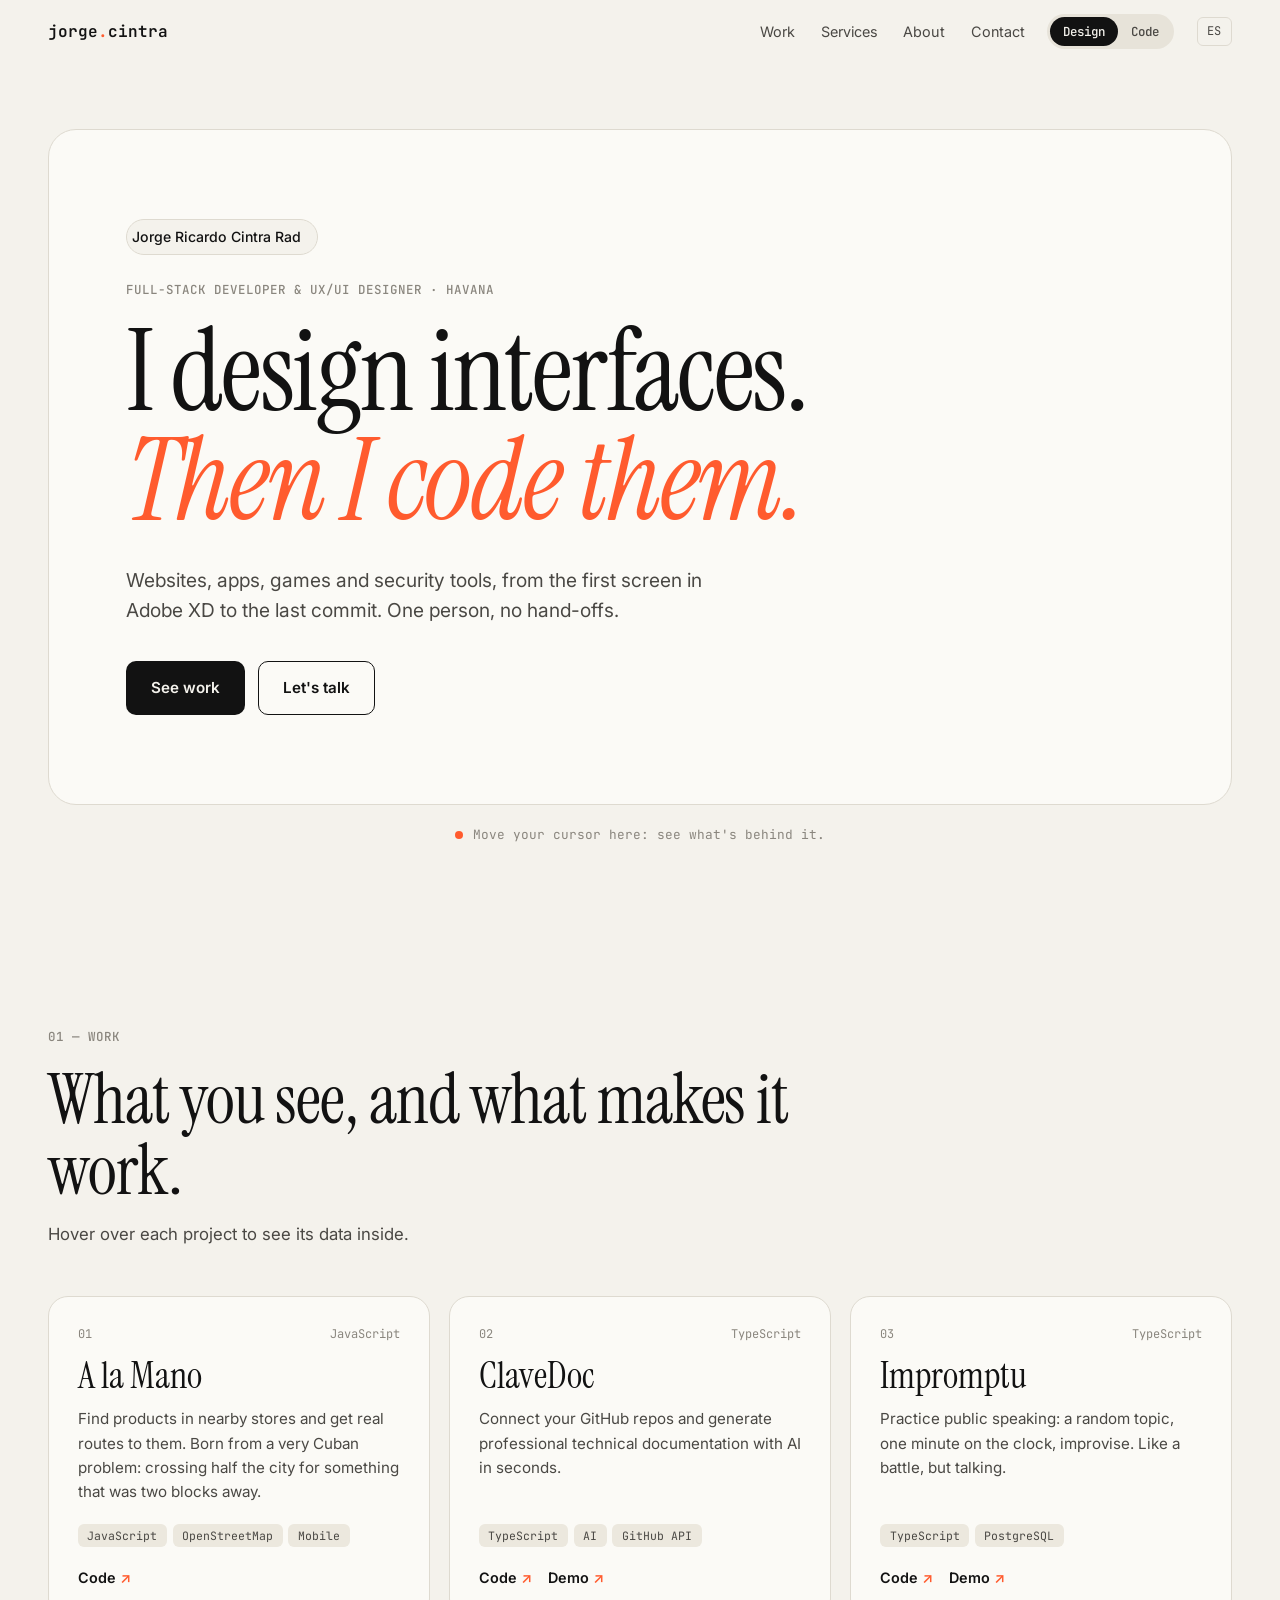
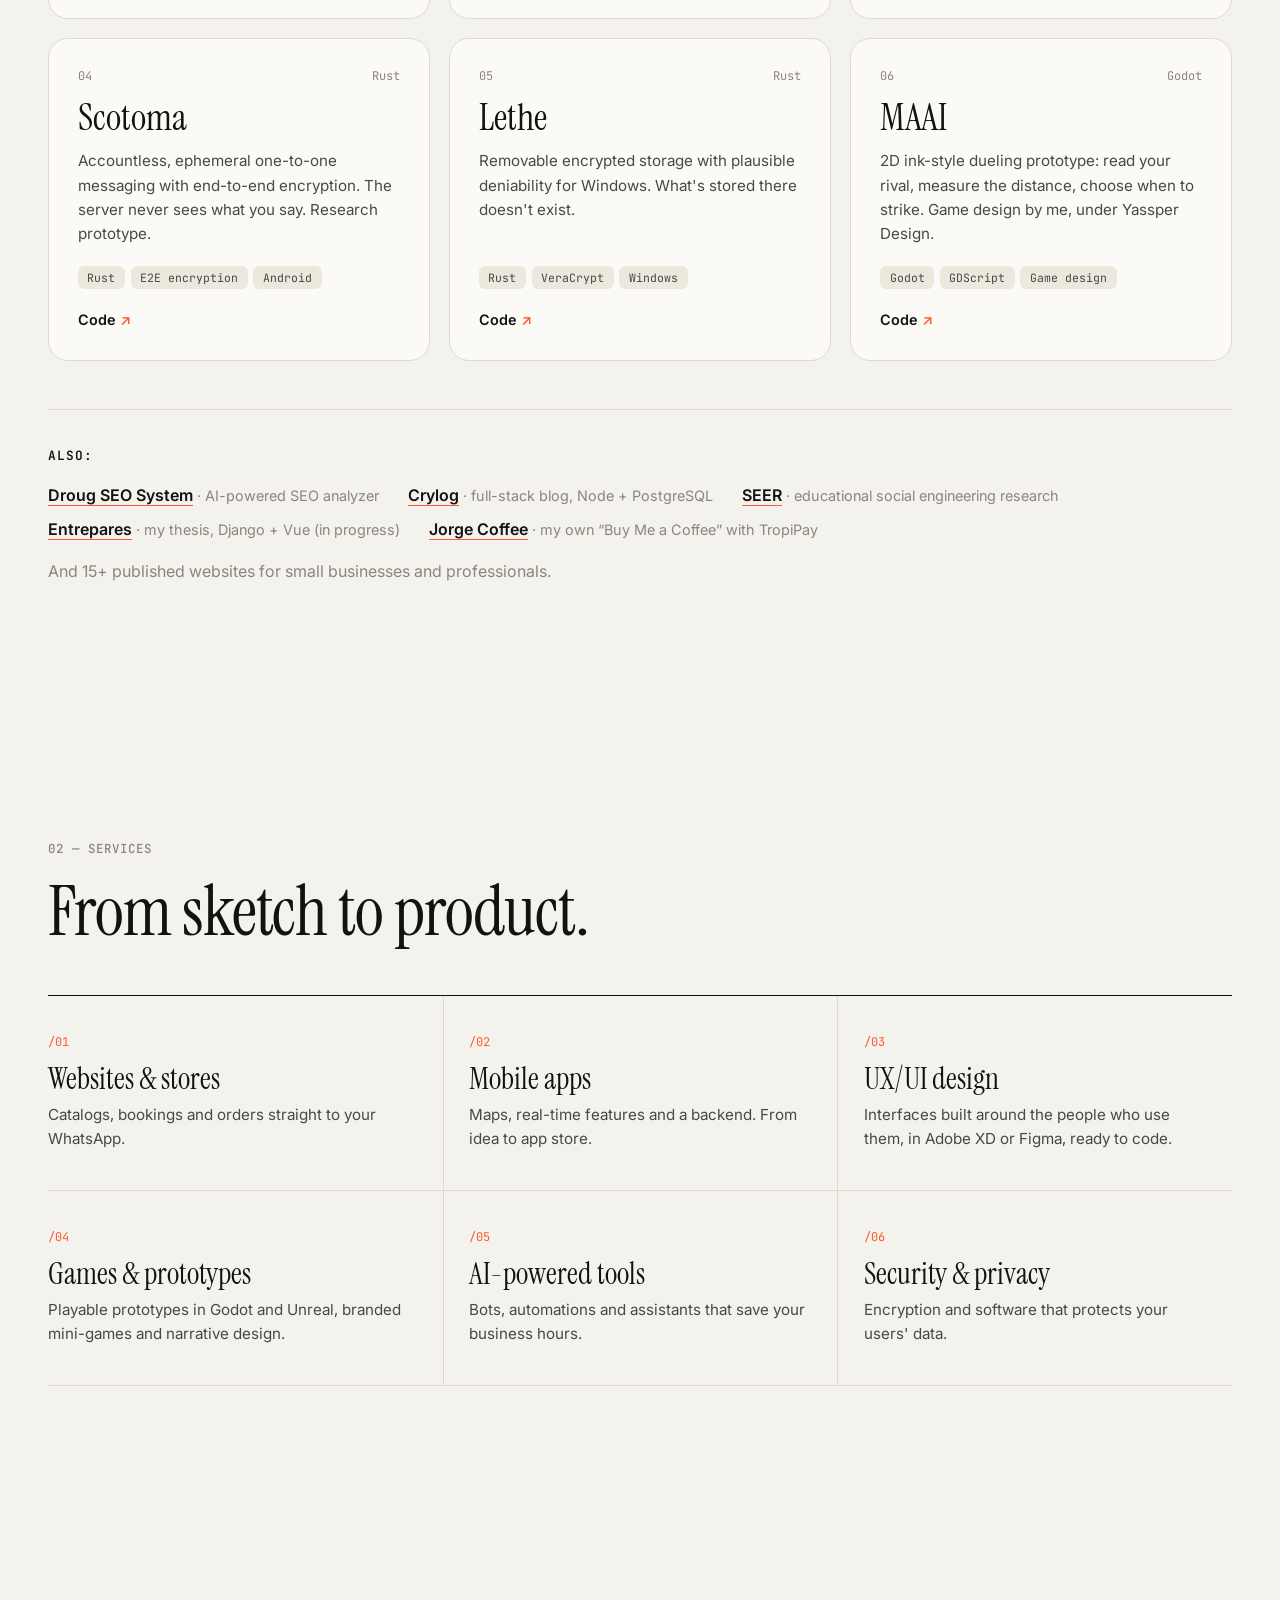
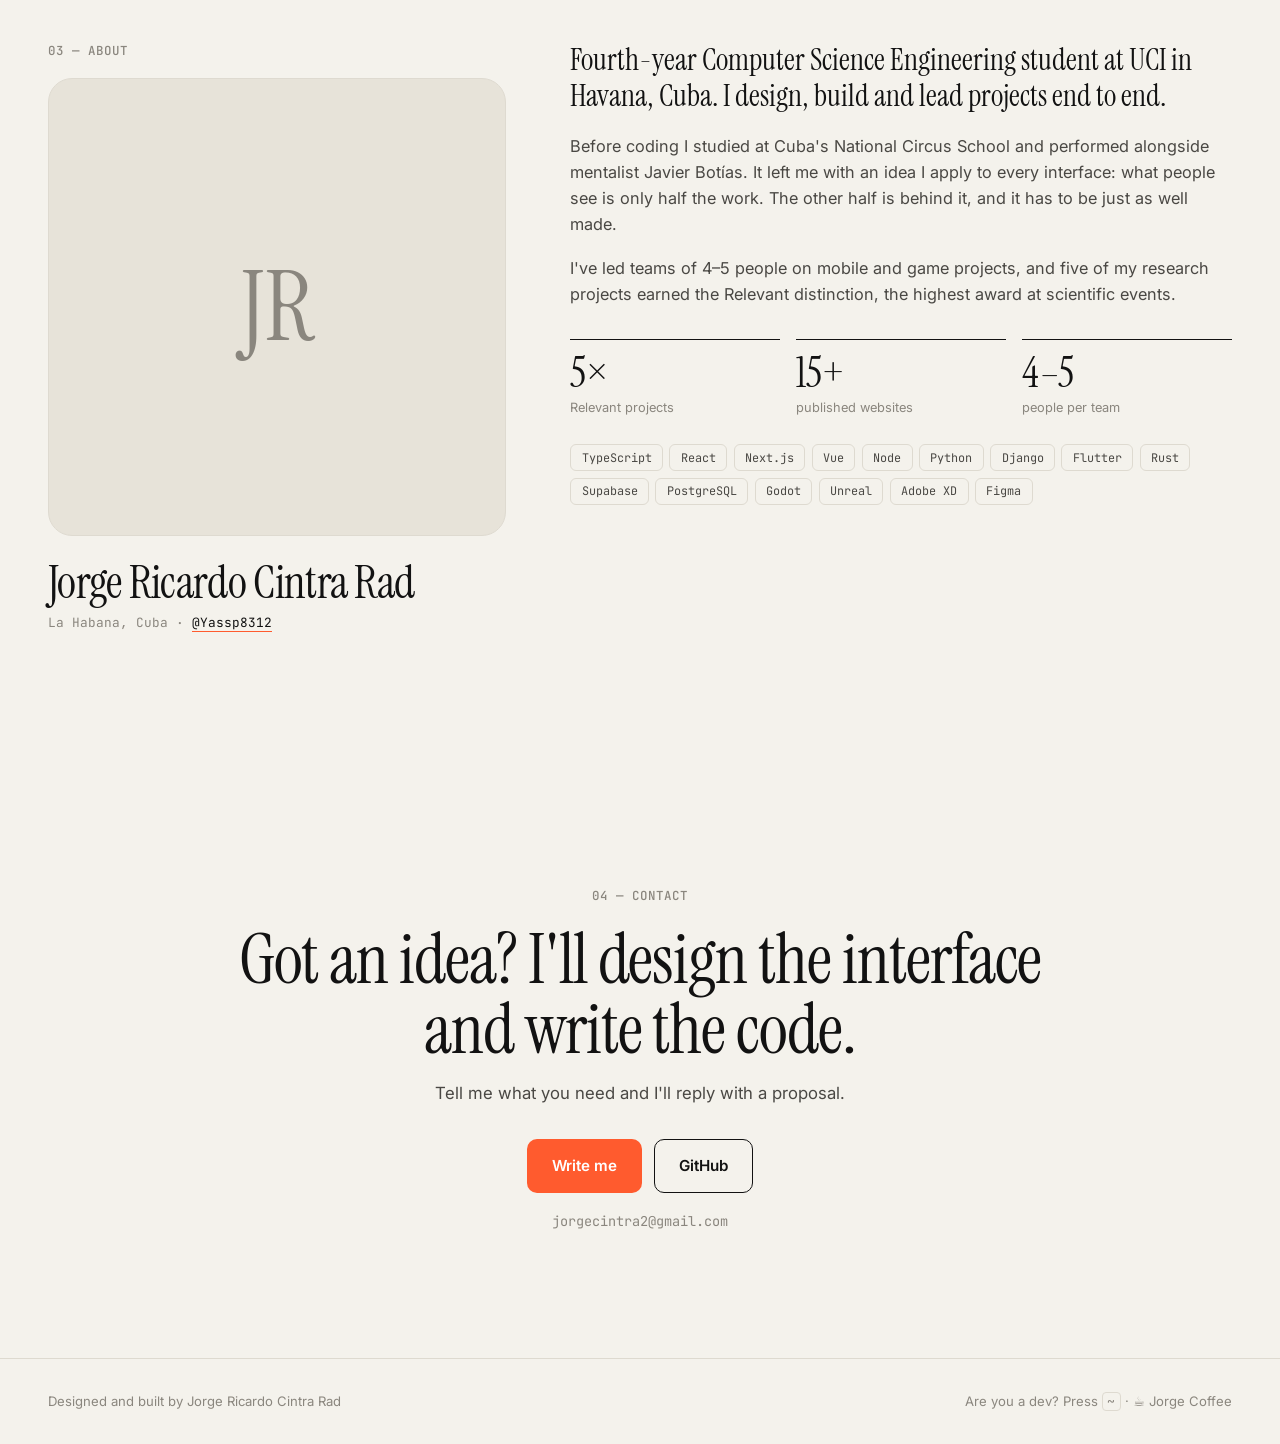
==== index.html @ 8138d43f "Add files via upload" ====
<!DOCTYPE html>
<html lang="es">
<head>
  <meta charset="UTF-8">
  <meta name="viewport" content="width=device-width, initial-scale=1">
  <title>Jorge Ricardo Cintra Rad · Diseño y código</title>
  <meta name="description" content="Desarrollador full-stack y diseñador UX/UI en La Habana. Webs, apps, juegos y herramientas de seguridad.">
  <meta property="og:title" content="Jorge Ricardo Cintra Rad · Diseño y código">
  <meta property="og:description" content="Diseño interfaces. Después las programo.">
  <meta name="theme-color" content="#f4f2ec">
  <link rel="icon" href="data:image/svg+xml,<svg xmlns='http://www.w3.org/2000/svg' viewBox='0 0 100 100'><rect width='100' height='100' rx='22' fill='%23111'/><text x='50' y='64' font-size='40' text-anchor='middle' fill='%23ff5b2e' font-family='monospace'>&lt;/&gt;</text></svg>">
  <link rel="preconnect" href="https://fonts.googleapis.com">
  <link rel="preconnect" href="https://fonts.gstatic.com" crossorigin>
  <link href="https://fonts.googleapis.com/css2?family=Instrument+Serif:ital@0;1&family=Inter:wght@400;500;600;700&family=JetBrains+Mono:wght@400;600&display=swap" rel="stylesheet">
  <link rel="stylesheet" href="css/styles.css">
</head>
<body>

  <header class="nav">
    <a href="#top" class="brand">jorge<span>.</span>cintra</a>
    <nav class="nav-links" id="navLinks">
      <a href="#proyectos" data-i18n="nav.work">Proyectos</a>
      <a href="#servicios" data-i18n="nav.services">Servicios</a>
      <a href="#sobre-mi" data-i18n="nav.about">Sobre mí</a>
      <a href="#contacto" data-i18n="nav.contact">Contacto</a>
    </nav>
    <div class="mode" role="group" aria-label="Modo">
      <button class="mode-btn on" data-mode="design" data-i18n="mode.design">Diseño</button>
      <button class="mode-btn" data-mode="code" data-i18n="mode.code">Código</button>
    </div>
    <button class="lang" id="langBtn" aria-label="Cambiar idioma">EN</button>
    <button class="menu-btn" id="menuBtn" aria-label="Abrir menú"><span></span><span></span></button>
  </header>

  <main id="top">

    <!-- Hero con lupa -->
    <section class="hero">
      <div class="xray xray-hero" id="heroXray">
        <div class="layer design" id="heroDesign">
          <div class="who"><img src="https://github.com/Yassp8312.png?size=120" alt="" width="40" height="40" onerror="this.remove()"><span>Jorge Ricardo Cintra Rad</span></div>
          <p class="kicker" data-i18n="hero.kicker"></p>
          <h1 class="hero-title" data-i18n="hero.title"></h1>
          <p class="hero-sub" data-i18n="hero.sub"></p>
          <div class="ctas">
            <a href="#proyectos" class="btn dark" data-i18n="hero.cta1">Ver proyectos</a>
            <a href="#contacto" class="btn line" data-i18n="hero.cta2">Hablemos</a>
          </div>
        </div>
        <pre class="layer code" aria-hidden="true"><code id="heroCode"></code></pre>
        <div class="lens-ring" aria-hidden="true"></div>
      </div>
      <p class="hint" id="heroHint"><span class="dot"></span><span id="hintText"></span></p>
    </section>

    <!-- Proyectos -->
    <section id="proyectos" class="section">
      <div class="head reveal">
        <p class="kicker" data-i18n="work.kicker"></p>
        <h2 data-i18n="work.title"></h2>
        <p class="sub" data-i18n="work.sub"></p>
      </div>
      <div class="grid" id="grid"></div>
      <div class="also reveal">
        <span class="also-label" data-i18n="work.also"></span>
        <ul id="alsoList"></ul>
        <p class="muted" data-i18n="work.sites"></p>
      </div>
    </section>

    <!-- Servicios -->
    <section id="servicios" class="section">
      <div class="head reveal">
        <p class="kicker" data-i18n="svc.kicker"></p>
        <h2 data-i18n="svc.title"></h2>
      </div>
      <ol class="services">
        <li class="reveal"><span class="n">/01</span><h3 data-i18n="svc.1t"></h3><p data-i18n="svc.1p"></p></li>
        <li class="reveal"><span class="n">/02</span><h3 data-i18n="svc.2t"></h3><p data-i18n="svc.2p"></p></li>
        <li class="reveal"><span class="n">/03</span><h3 data-i18n="svc.3t"></h3><p data-i18n="svc.3p"></p></li>
        <li class="reveal"><span class="n">/04</span><h3 data-i18n="svc.4t"></h3><p data-i18n="svc.4p"></p></li>
        <li class="reveal"><span class="n">/05</span><h3 data-i18n="svc.5t"></h3><p data-i18n="svc.5p"></p></li>
        <li class="reveal"><span class="n">/06</span><h3 data-i18n="svc.6t"></h3><p data-i18n="svc.6p"></p></li>
      </ol>
    </section>

    <!-- Sobre mí -->
    <section id="sobre-mi" class="section">
      <div class="about">
        <div class="about-side reveal">
          <p class="kicker" data-i18n="about.kicker"></p>
          <div class="photo xray" id="photoXray">
            <img class="layer design" src="https://github.com/Yassp8312.png?size=600" alt="Jorge Ricardo Cintra Rad" width="600" height="600" loading="lazy" onerror="this.parentNode.classList.add('no-img')">
            <pre class="layer code" aria-hidden="true"><code id="photoCode"></code></pre>
            <span class="photo-fallback" aria-hidden="true">JR</span>
          </div>
          <h2 class="about-name" data-i18n="about.title"></h2>
          <p class="about-loc">La Habana, Cuba · <a href="https://github.com/Yassp8312" target="_blank" rel="noopener">@Yassp8312</a></p>
        </div>
        <div class="about-body reveal">
          <p class="lead" data-i18n="about.p1"></p>
          <p data-i18n="about.p2"></p>
          <p data-i18n="about.p3"></p>
          <div class="stats">
            <div><b>5×</b><span data-i18n="about.k1"></span></div>
            <div><b>15+</b><span data-i18n="about.k2"></span></div>
            <div><b>4–5</b><span data-i18n="about.k3"></span></div>
          </div>
          <ul class="stack">
            <li>TypeScript</li><li>React</li><li>Next.js</li><li>Vue</li><li>Node</li><li>Python</li><li>Django</li><li>Flutter</li><li>Rust</li><li>Supabase</li><li>PostgreSQL</li><li>Godot</li><li>Unreal</li><li>Adobe XD</li><li>Figma</li>
          </ul>
        </div>
      </div>
    </section>

    <!-- Contacto -->
    <section id="contacto" class="section contact">
      <div class="reveal">
        <p class="kicker" data-i18n="contact.kicker"></p>
        <h2 class="contact-title" data-i18n="contact.title"></h2>
        <p class="sub" data-i18n="contact.p"></p>
        <div class="ctas">
          <a class="btn accent-btn" href="mailto:jorgecintra2@gmail.com" data-i18n="contact.mail">Escríbeme</a>
          <a class="btn line" href="https://github.com/Yassp8312" target="_blank" rel="noopener">GitHub</a>
        </div>
        <p class="mail">jorgecintra2@gmail.com</p>
      </div>
    </section>
  </main>

  <footer class="footer">
    <span data-i18n="footer.made"></span>
    <span class="footer-small"><button class="term-hint" id="termHint" data-i18n="footer.term"></button> · <a href="https://jorge-coffee.onrender.com/" target="_blank" rel="noopener">☕ Jorge Coffee</a></span>
  </footer>

  <!-- Terminal secreta -->
  <div class="term hidden" id="term" role="dialog" aria-label="Terminal">
    <div class="term-bar"><span></span><span></span><span></span><b>jorge@cintra:~</b><button id="termClose" aria-label="Cerrar">×</button></div>
    <div class="term-out" id="termOut"></div>
    <form class="term-in" id="termForm"><span>❯</span><input id="termInput" autocomplete="off" spellcheck="false" aria-label="Comando"></form>
  </div>

  <script src="js/data.js"></script>
  <script src="js/main.js"></script>
</body>
</html>
---- css/styles.css ----
@property --r { syntax: "<length>"; inherits: true; initial-value: 0px; }

:root {
  --bg: #f4f2ec;
  --paper: #fbfaf6;
  --ink: #121212;
  --ink2: #4a4844;
  --muted: #8a867e;
  --line: #dedad0;
  --accent: #ff5b2e;
  --code-bg: #111214;
  --code-ink: #d6d3cc;
  --c-tag: #ff8a5c;
  --c-attr: #9ecbff;
  --c-str: #a8e3a1;
  --c-key: #f2c46d;
  --c-com: #6c7079;
  --c-pun: #7d828b;
  --mono: "JetBrains Mono", ui-monospace, monospace;
  --serif: "Instrument Serif", Georgia, serif;
  --sans: "Inter", system-ui, sans-serif;
}

* { box-sizing: border-box; margin: 0; padding: 0; }
html { scroll-behavior: smooth; }
body { background: var(--bg); color: var(--ink); font-family: var(--sans); line-height: 1.6; overflow-x: hidden; -webkit-font-smoothing: antialiased; }
a { color: inherit; }
.hidden { display: none !important; }
.muted { color: var(--muted); }
.accent { color: var(--accent); font-style: italic; }

/* Nav */
.nav {
  position: fixed; inset: 0 0 auto 0; z-index: 50;
  display: flex; align-items: center; gap: 1.4rem;
  padding: .9rem clamp(1rem, 4vw, 3rem);
  transition: background .3s, border-color .3s; border-bottom: 1px solid transparent;
}
.nav.scrolled { background: rgba(244,242,236,.9); backdrop-filter: blur(10px); border-color: var(--line); }
.brand { font-family: var(--mono); font-weight: 600; font-size: 1rem; text-decoration: none; margin-right: auto; }
.brand span { color: var(--accent); }
.nav-links { display: flex; gap: 1.6rem; }
.nav-links a { text-decoration: none; font-size: .9rem; color: var(--ink2); }
.nav-links a:hover { color: var(--accent); }
.mode { display: flex; background: #e7e3d9; border-radius: 999px; padding: 3px; }
.mode-btn { border: 0; background: none; font: 500 .78rem var(--mono); padding: .35rem .8rem; border-radius: 999px; cursor: pointer; color: var(--ink2); }
.mode-btn.on { background: var(--ink); color: var(--bg); }
.lang { background: none; border: 1px solid var(--line); font: .75rem var(--mono); padding: .35rem .6rem; border-radius: 6px; cursor: pointer; color: var(--ink2); }
.menu-btn { display: none; background: none; border: 0; width: 26px; height: 20px; position: relative; cursor: pointer; }
.menu-btn span { position: absolute; left: 0; right: 0; height: 2px; background: var(--ink); transition: transform .3s; }
.menu-btn span:first-child { top: 4px; } .menu-btn span:last-child { bottom: 4px; }
.menu-open .menu-btn span:first-child { transform: translateY(5px) rotate(45deg); }
.menu-open .menu-btn span:last-child { transform: translateY(-5px) rotate(-45deg); }

/* Botones */
.ctas { display: flex; gap: .8rem; flex-wrap: wrap; }
.btn { display: inline-block; padding: .85rem 1.5rem; border-radius: 10px; text-decoration: none; font-weight: 600; font-size: .95rem; transition: transform .2s, background .2s, color .2s, border-color .2s; border: 1.5px solid transparent; }
.btn:hover { transform: translateY(-2px); }
.btn.dark { background: var(--ink); color: var(--bg); }
.btn.line { border-color: var(--ink); color: var(--ink); }
.btn.line:hover { border-color: var(--accent); color: var(--accent); }
.btn.accent-btn { background: var(--accent); color: #fff; }

/* Rayos X: capa de diseño + capa de código */
.xray { position: relative; overflow: hidden; --x: 50%; --y: 50%; transition: --r .45s cubic-bezier(.2,.8,.2,1); }
.xray > .layer.code {
  position: absolute; inset: 0; overflow: hidden; pointer-events: none;
  background: var(--code-bg); color: var(--code-ink);
  font: 12.5px/1.7 var(--mono); padding: 1.5rem 1.8rem; white-space: pre-wrap; word-break: break-word;
  clip-path: circle(var(--r) at var(--x) var(--y));
  border-radius: inherit;
}
.xray.lens-on { --r: 150px; }
body.code-mode .xray { --r: 160vmax !important; }
.lens-ring {
  position: absolute; left: var(--x); top: var(--y); width: calc(var(--r) * 2); height: calc(var(--r) * 2);
  translate: -50% -50%; border-radius: 50%; pointer-events: none;
  box-shadow: 0 0 0 1.5px var(--accent), 0 20px 60px rgba(0,0,0,.25);
}
body.code-mode .lens-ring { display: none; }
.tk-tag { color: var(--c-tag); } .tk-attr { color: var(--c-attr); } .tk-str { color: var(--c-str); }
.tk-key { color: var(--c-key); } .tk-com { color: var(--c-com); font-style: italic; } .tk-pun { color: var(--c-pun); }

/* Hero */
.hero { min-height: 100vh; padding: 7.5rem clamp(1rem, 4vw, 3rem) 3rem; display: flex; flex-direction: column; justify-content: center; max-width: 1280px; margin: 0 auto; }
.xray-hero { border-radius: 28px; background: var(--paper); border: 1px solid var(--line); cursor: none; }
.xray-hero > .layer.design { padding: clamp(2.5rem, 7vw, 6rem) clamp(1.5rem, 6vw, 5.5rem); }
.xray-hero > .layer.code { font-size: 13px; padding: clamp(2rem, 5vw, 3.5rem); }
.kicker { font: 500 .78rem var(--mono); letter-spacing: .08em; text-transform: uppercase; color: var(--muted); margin-bottom: 1.2rem; }
.hero-title { font-family: var(--serif); font-weight: 400; font-size: clamp(3rem, 9vw, 7.6rem); line-height: .95; letter-spacing: -.02em; margin-bottom: 1.8rem; }
.hero-sub { font-size: clamp(1rem, 1.6vw, 1.2rem); color: var(--ink2); max-width: 600px; margin-bottom: 2.2rem; }
.hint { display: flex; align-items: center; gap: .6rem; justify-content: center; margin-top: 1.3rem; font: .8rem var(--mono); color: var(--muted); }
.dot { width: 8px; height: 8px; border-radius: 50%; background: var(--accent); animation: blink 1.6s infinite; }
@keyframes blink { 50% { opacity: .2; } }

/* Secciones */
.section { padding: clamp(5rem, 10vw, 8rem) clamp(1rem, 4vw, 3rem); max-width: 1280px; margin: 0 auto; }
.head { max-width: 760px; margin-bottom: 3rem; }
h2 { font-family: var(--serif); font-weight: 400; font-size: clamp(2.4rem, 5.5vw, 4.4rem); line-height: 1; letter-spacing: -.015em; }
.sub { color: var(--ink2); margin-top: 1rem; font-size: 1.05rem; }
.reveal { opacity: 0; transform: translateY(20px); transition: opacity .7s, transform .7s; }
.reveal.in { opacity: 1; transform: none; }

/* Proyectos */
.grid { display: grid; grid-template-columns: repeat(auto-fill, minmax(330px, 1fr)); gap: 1.2rem; }
.card { border-radius: 20px; background: var(--paper); border: 1px solid var(--line); transition: border-color .3s; }
.card:hover { border-color: var(--ink); }
.card.lens-on { --r: 120px; }
.card > .layer.design { padding: 1.8rem; display: flex; flex-direction: column; height: 100%; min-height: 300px; }
.card .top { display: flex; justify-content: space-between; align-items: baseline; margin-bottom: 1rem; }
.card .idx { font: .75rem var(--mono); color: var(--muted); }
.card h3 { font-family: var(--serif); font-weight: 400; font-size: 2.3rem; line-height: 1; margin-bottom: .8rem; }
.card p { color: var(--ink2); font-size: .95rem; flex: 1; }
.chips { list-style: none; display: flex; flex-wrap: wrap; gap: .35rem; margin: 1.2rem 0; }
.chips li { font: .72rem var(--mono); padding: .25rem .6rem; border-radius: 6px; background: #ece8de; color: var(--ink2); }
.links { display: flex; gap: 1rem; }
.links a { font-weight: 600; font-size: .9rem; text-decoration: none; }
.links a::after { content: " ↗"; color: var(--accent); }
.links a:hover { color: var(--accent); }
.card > .layer.code { font-size: 12px; }

.also { margin-top: 3rem; padding-top: 2rem; border-top: 1px solid var(--line); }
.also-label { font: 600 .8rem var(--mono); text-transform: uppercase; letter-spacing: .08em; }
.also ul { list-style: none; display: flex; flex-wrap: wrap; gap: .5rem 1.8rem; margin: 1rem 0; }
.also a { font-weight: 600; text-decoration: none; border-bottom: 1.5px solid var(--accent); }
.also li span { color: var(--muted); font-size: .9rem; }

/* Servicios */
.services { list-style: none; display: grid; grid-template-columns: repeat(3, 1fr); border-top: 1px solid var(--ink); }
.services li { padding: 2rem 1.6rem 2.4rem 0; border-bottom: 1px solid var(--line); }
.services li:not(:nth-child(3n+1)) { padding-left: 1.6rem; border-left: 1px solid var(--line); }
.services .n { font: .75rem var(--mono); color: var(--accent); }
.services h3 { font-family: var(--serif); font-weight: 400; font-size: 1.9rem; margin: .6rem 0 .5rem; line-height: 1.05; }
.services p { color: var(--ink2); font-size: .95rem; }

/* Sobre mí */
.about { display: grid; grid-template-columns: minmax(260px, .9fr) 1.3fr; gap: clamp(2rem, 5vw, 5rem); align-items: start; }
.about-side { position: sticky; top: 6rem; }
.photo { aspect-ratio: 1; border-radius: 24px; background: #e7e3d9; border: 1px solid var(--line); margin-bottom: 1.4rem; }
.photo > img.layer.design { display: block; width: 100%; height: 100%; object-fit: cover; border-radius: inherit; filter: grayscale(.15) contrast(1.02); }
.photo.lens-on { --r: 110px; }
.photo > .layer.code { z-index: 1; }
.photo-fallback { display: none; position: absolute; inset: 0; z-index: 0; place-items: center; font: 400 6rem var(--serif); color: var(--muted); }
.photo.no-img > img { visibility: hidden; }
.photo.no-img .photo-fallback { display: grid; }
.about-name { font-size: clamp(2.2rem, 3.6vw, 3rem); }
.about-loc { margin-top: .6rem; font: .8rem var(--mono); color: var(--muted); }
.about-loc a { color: var(--ink); text-decoration: none; border-bottom: 1px solid var(--accent); }
.who { display: inline-flex; align-items: center; gap: .7rem; padding: .35rem 1rem .35rem .35rem; border: 1px solid var(--line); border-radius: 999px; background: var(--bg); margin-bottom: 1.6rem; font-size: .88rem; font-weight: 500; }
.who img { width: 32px; height: 32px; border-radius: 50%; object-fit: cover; }
.about-body p { color: var(--ink2); margin-bottom: 1.1rem; font-size: 1.02rem; }
.about-body .lead { font-family: var(--serif); font-size: 1.9rem; line-height: 1.2; color: var(--ink); }
.stats { display: grid; grid-template-columns: repeat(3, 1fr); gap: 1rem; margin: 2rem 0 1.5rem; }
.stats div { border-top: 1px solid var(--ink); padding-top: .8rem; }
.stats b { display: block; font-family: var(--serif); font-weight: 400; font-size: 2.6rem; line-height: 1; }
.stats span { font-size: .8rem; color: var(--muted); }
.stack { list-style: none; display: flex; flex-wrap: wrap; gap: .4rem; }
.stack li { font: .74rem var(--mono); padding: .3rem .65rem; border: 1px solid var(--line); border-radius: 6px; color: var(--ink2); }

/* Contacto */
.contact { text-align: center; }
.contact .ctas { justify-content: center; margin-top: 2rem; }
.contact-title { max-width: 900px; margin: 0 auto; }
.contact .sub { max-width: 520px; margin-left: auto; margin-right: auto; }
.mail { margin-top: 1.2rem; font: .85rem var(--mono); color: var(--muted); }

/* Footer */
.footer { display: flex; justify-content: space-between; flex-wrap: wrap; gap: .8rem; padding: 2rem clamp(1rem, 4vw, 3rem); border-top: 1px solid var(--line); font-size: .82rem; color: var(--muted); max-width: 1280px; margin: 0 auto; }
.footer-small a { text-decoration: none; }
.footer-small a:hover, .term-hint:hover { color: var(--accent); }
.term-hint { background: none; border: 0; font: inherit; color: inherit; cursor: pointer; }
kbd { font-family: var(--mono); border: 1px solid var(--line); border-radius: 4px; padding: 0 .3rem; }

/* Terminal */
.term { position: fixed; z-index: 90; right: clamp(.5rem, 3vw, 2rem); bottom: clamp(.5rem, 3vw, 2rem); width: min(560px, calc(100vw - 1rem)); height: min(380px, 70vh); background: var(--code-bg); border-radius: 12px; font: .82rem var(--mono); color: var(--code-ink); display: flex; flex-direction: column; box-shadow: 0 30px 80px rgba(0,0,0,.35); }
.term-bar { display: flex; align-items: center; gap: .4rem; padding: .6rem .8rem; border-bottom: 1px solid #23252a; }
.term-bar span { width: 10px; height: 10px; border-radius: 50%; background: #34373e; }
.term-bar span:first-child { background: var(--accent); }
.term-bar b { margin-left: .5rem; font-weight: 400; color: var(--c-com); flex: 1; }
.term-bar button { background: none; border: 0; color: var(--c-com); font-size: 1.2rem; cursor: pointer; }
.term-out { flex: 1; overflow-y: auto; padding: .8rem; white-space: pre-wrap; }
.term-out a { color: var(--c-attr); }
.term-out b { color: var(--c-key); }
.term-out .cmd { color: #fff; }
.term-in { display: flex; gap: .5rem; padding: .6rem .8rem; border-top: 1px solid #23252a; }
.term-in span { color: var(--accent); }
.term-in input { flex: 1; background: none; border: 0; outline: none; color: #fff; font: inherit; }

/* Responsive */
@media (max-width: 900px) {
  .nav-links { position: fixed; inset: 58px 0 auto 0; flex-direction: column; gap: 0; background: var(--bg); padding: .5rem 1.5rem 1rem; border-bottom: 1px solid var(--line); transform: translateY(-130%); visibility: hidden; z-index: -1; transition: transform .35s, visibility .35s; }
  .nav-links a { padding: .9rem 0; font-size: 1.05rem; border-bottom: 1px solid var(--line); }
  .menu-open .nav-links { transform: none; visibility: visible; }
  .menu-open .nav { background: var(--bg); }
  .menu-btn { display: block; }
  .services { grid-template-columns: 1fr; }
  .services li, .services li:not(:nth-child(3n+1)) { padding: 1.6rem 0; border-left: 0; }
  .about { grid-template-columns: 1fr; gap: 2rem; }
  .about-side { position: static; max-width: 420px; }
  .grid { grid-template-columns: 1fr; }
  .xray-hero { cursor: auto; }
  .xray.lens-on { --r: 110px; }
  .card.lens-on { --r: 90px; }
}
@media (max-width: 520px) {
  .mode-btn { padding: .3rem .55rem; font-size: .7rem; }
  .brand { font-size: .9rem; }
  .stats b { font-size: 2rem; }
}
@media (prefers-reduced-motion: reduce) {
  *, *::before, *::after { animation: none !important; transition: none !important; }
  .reveal { opacity: 1; transform: none; }
  html { scroll-behavior: auto; }
}
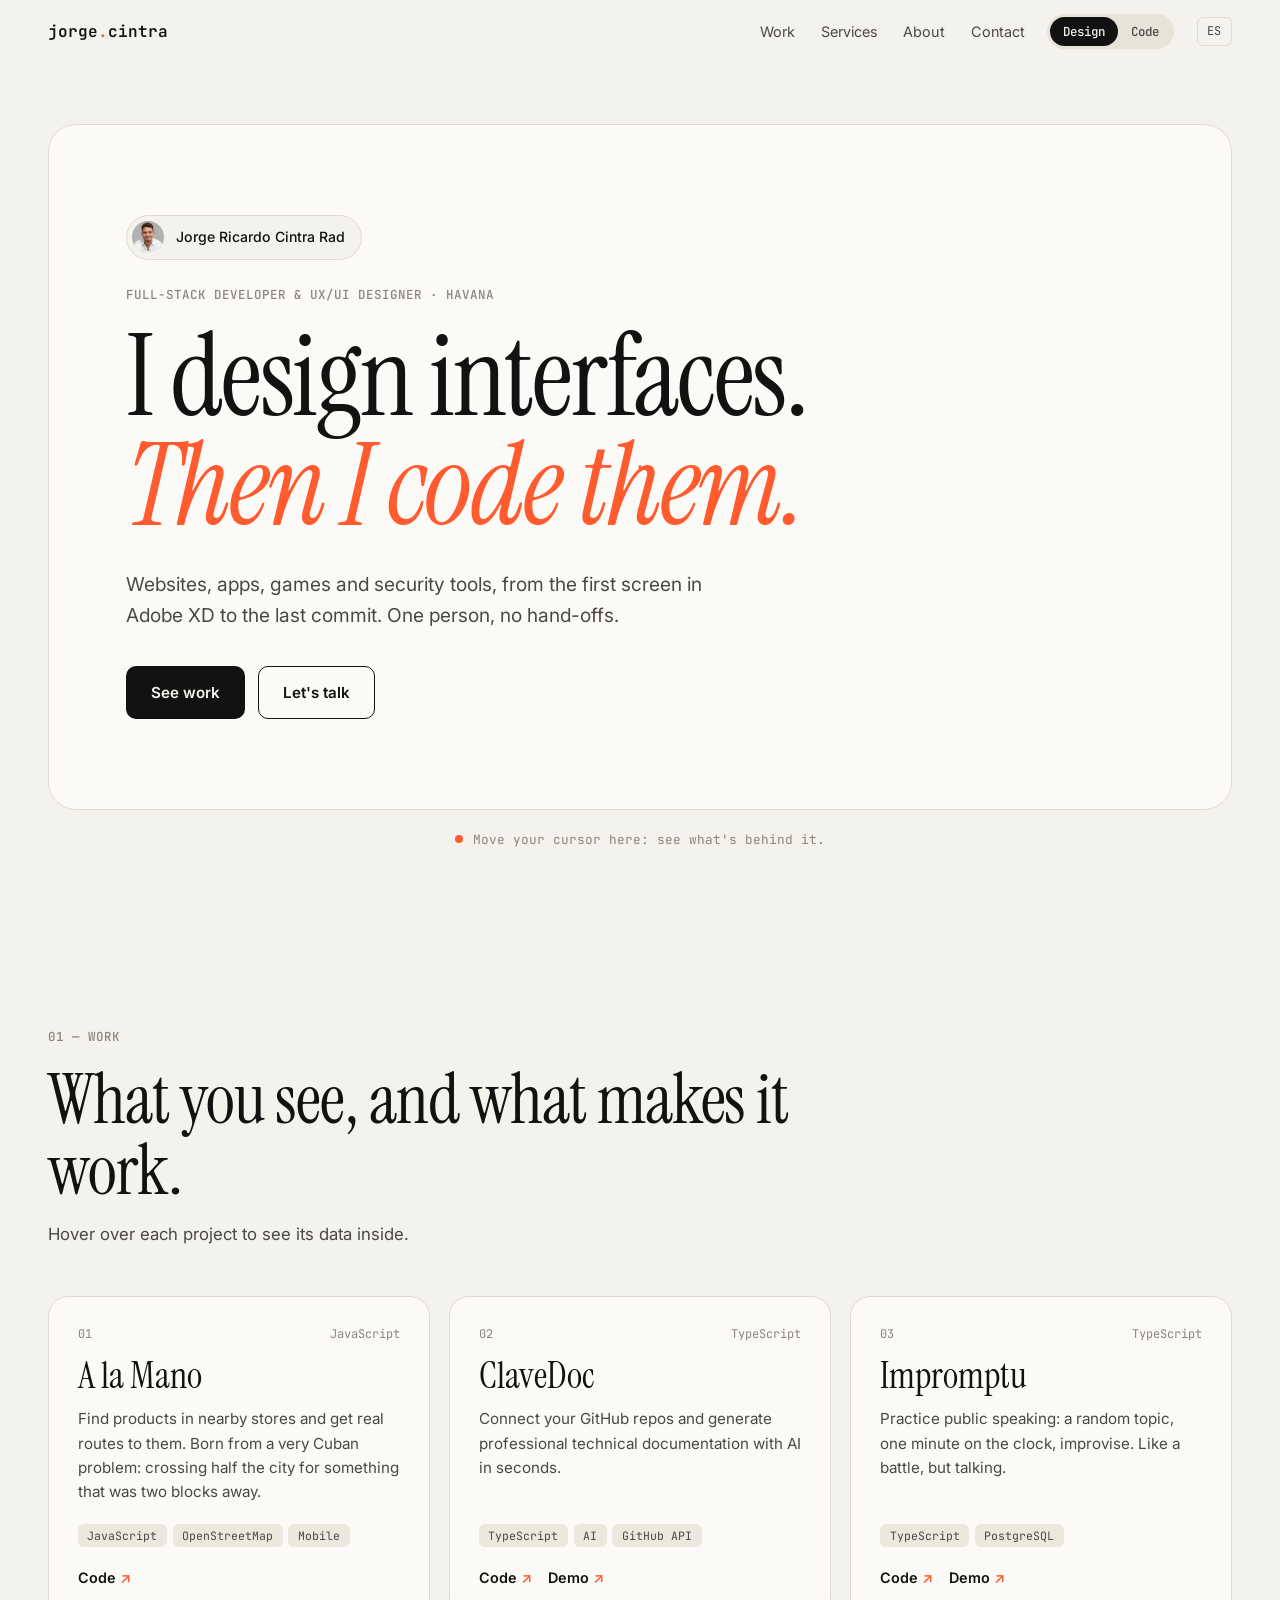
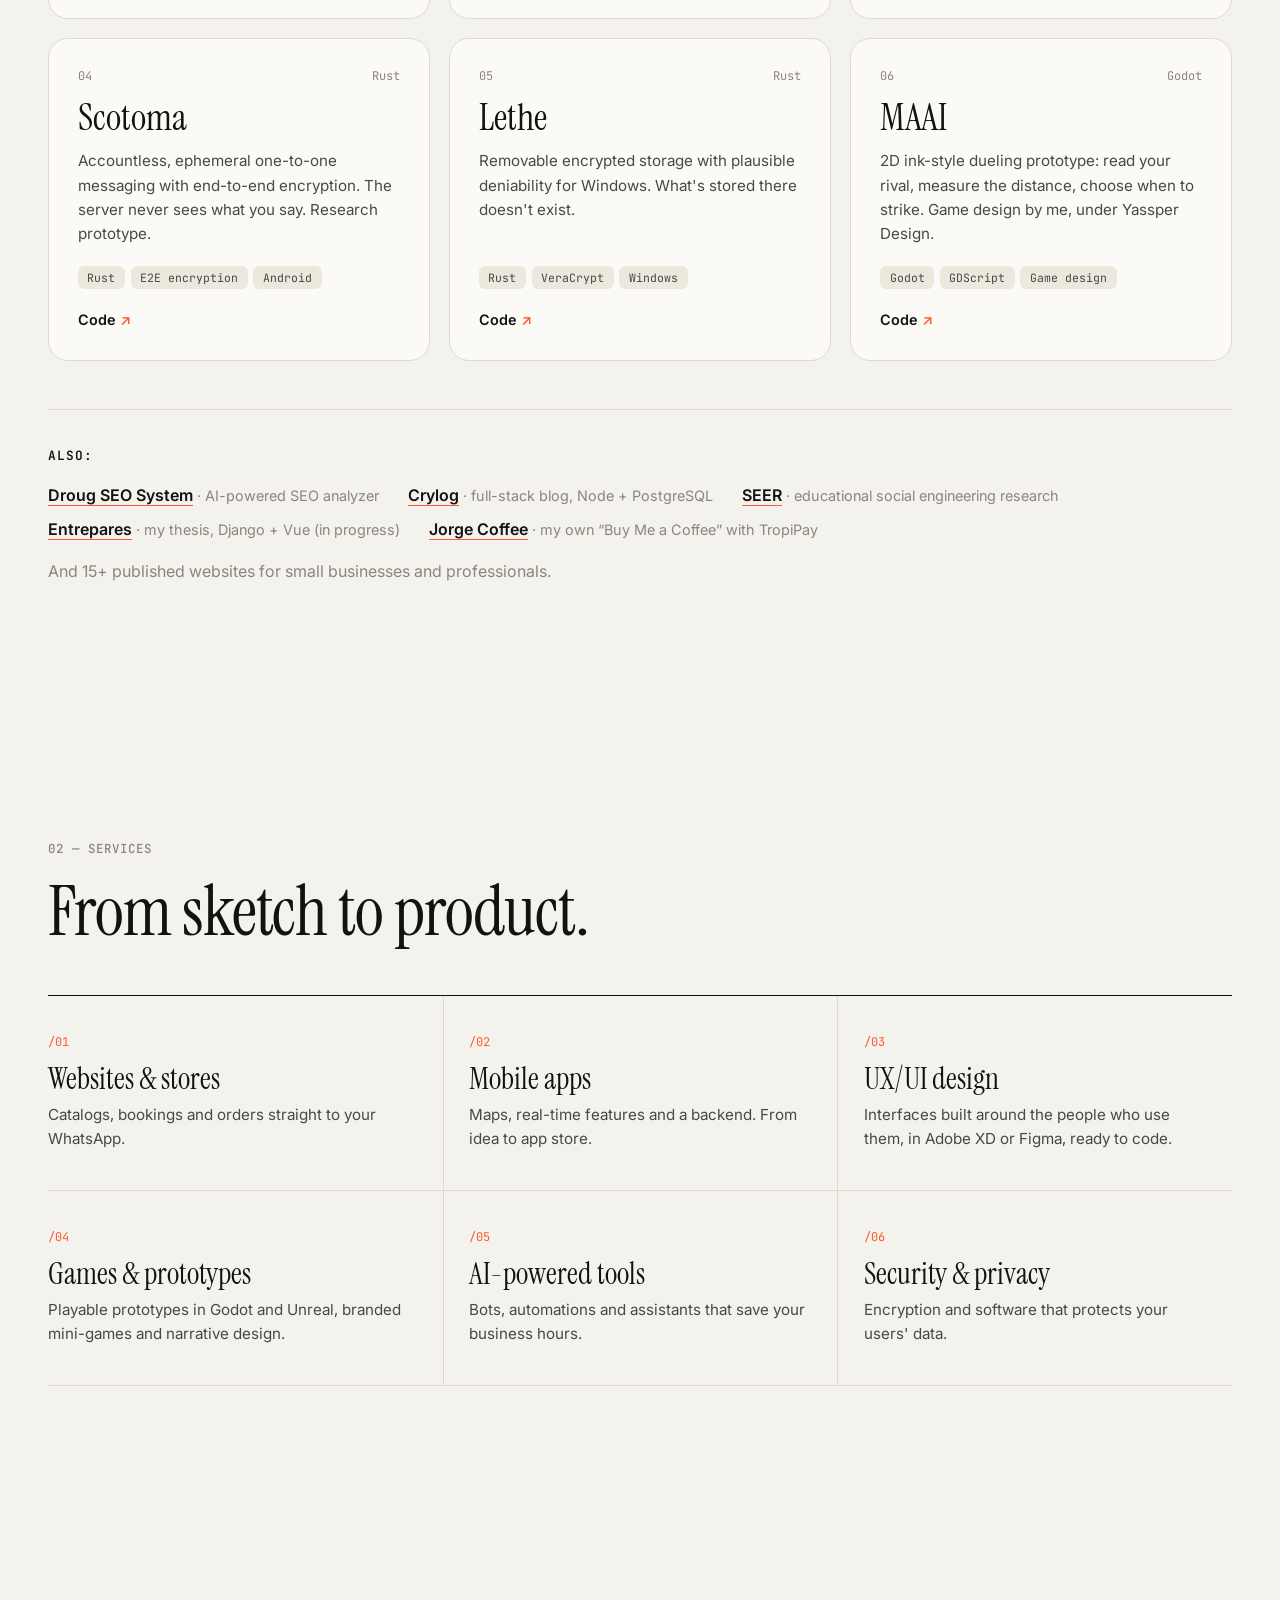
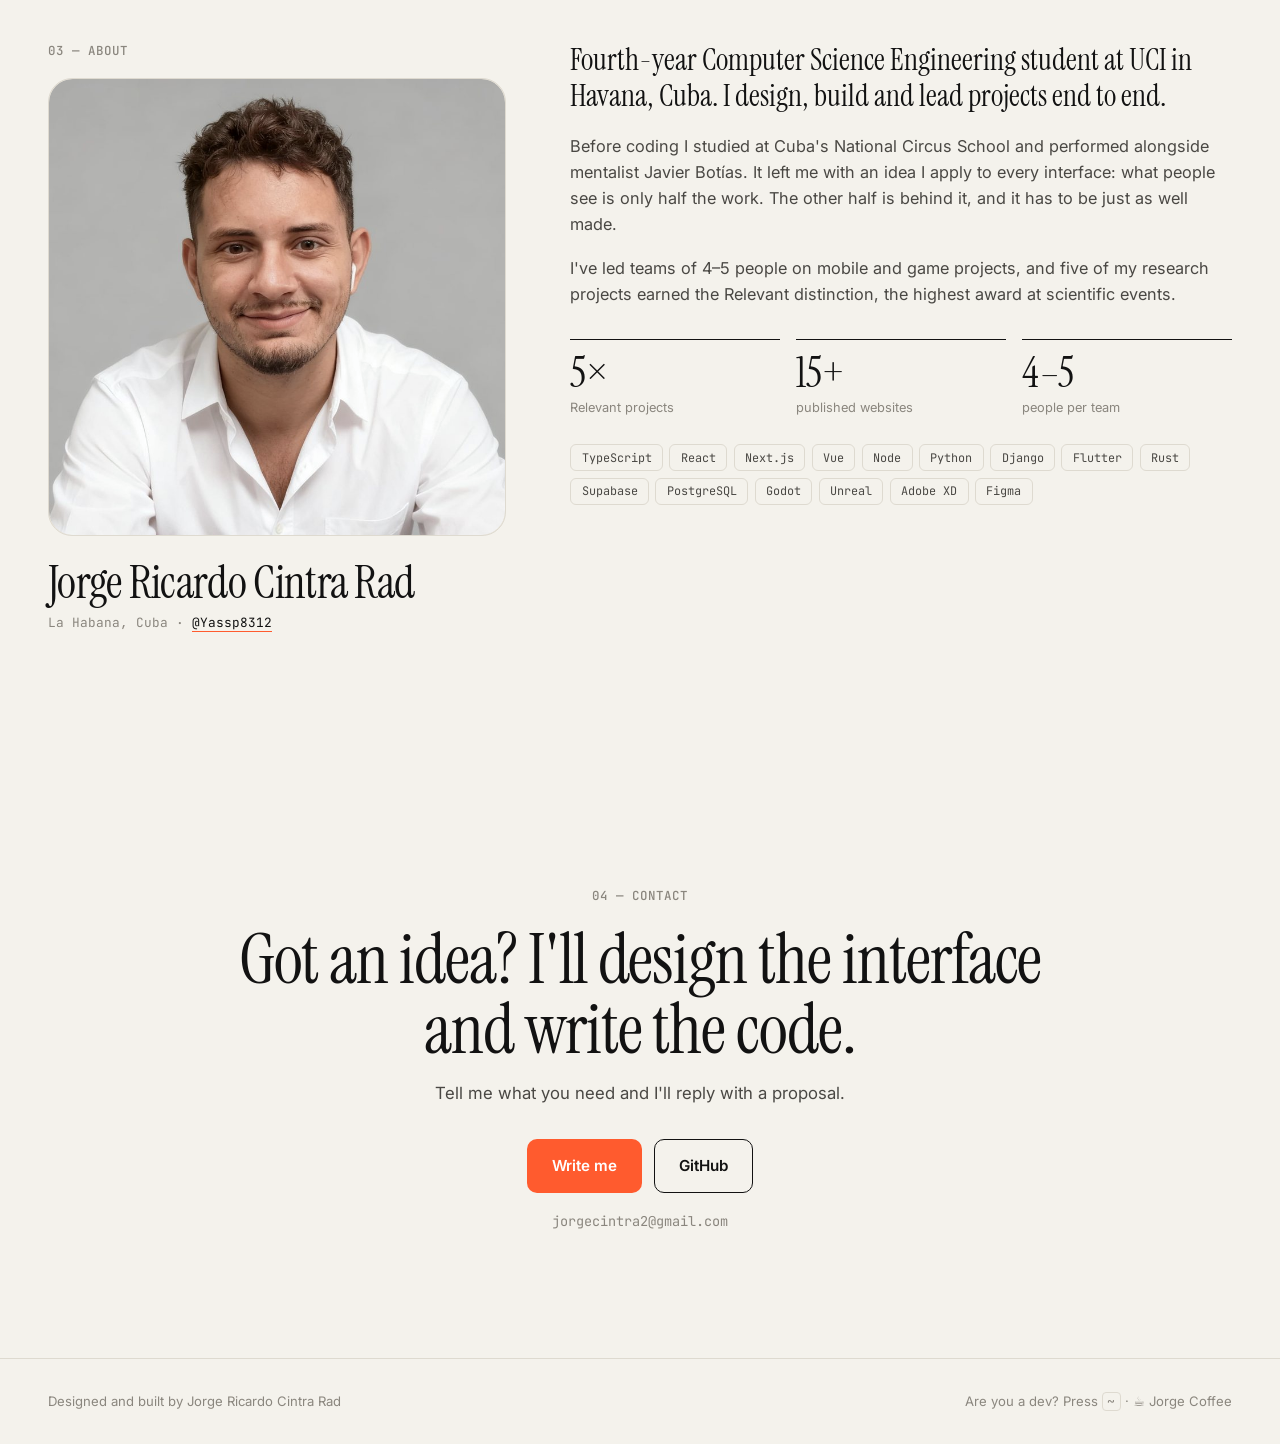
==== commit f1622e99: "Update index.html" ====
--- a/index.html
+++ b/index.html
@@ -38,7 +38,7 @@
     <section class="hero">
       <div class="xray xray-hero" id="heroXray">
         <div class="layer design" id="heroDesign">
-          <div class="who"><img src="https://github.com/Yassp8312.png?size=120" alt="" width="40" height="40" onerror="this.remove()"><span>Jorge Ricardo Cintra Rad</span></div>
+          <div class="who"><img src="img/jorge.jpg" alt="" width="40" height="40" onerror="if(!this.dataset.f){this.dataset.f=1;this.src='https://avatars.githubusercontent.com/Yassp8312?s=120'}else{this.remove()}"><span>Jorge Ricardo Cintra Rad</span></div>
           <p class="kicker" data-i18n="hero.kicker"></p>
           <h1 class="hero-title" data-i18n="hero.title"></h1>
           <p class="hero-sub" data-i18n="hero.sub"></p>
@@ -90,7 +90,7 @@
         <div class="about-side reveal">
           <p class="kicker" data-i18n="about.kicker"></p>
           <div class="photo xray" id="photoXray">
-            <img class="layer design" src="https://github.com/Yassp8312.png?size=600" alt="Jorge Ricardo Cintra Rad" width="600" height="600" loading="lazy" onerror="this.parentNode.classList.add('no-img')">
+            <img class="layer design" src="img/jorge.jpg" alt="Jorge Ricardo Cintra Rad" width="600" height="600" loading="lazy" onerror="if(!this.dataset.f){this.dataset.f=1;this.src='https://avatars.githubusercontent.com/Yassp8312?s=600'}else{this.parentNode.classList.add('no-img')}">
             <pre class="layer code" aria-hidden="true"><code id="photoCode"></code></pre>
             <span class="photo-fallback" aria-hidden="true">JR</span>
           </div>
